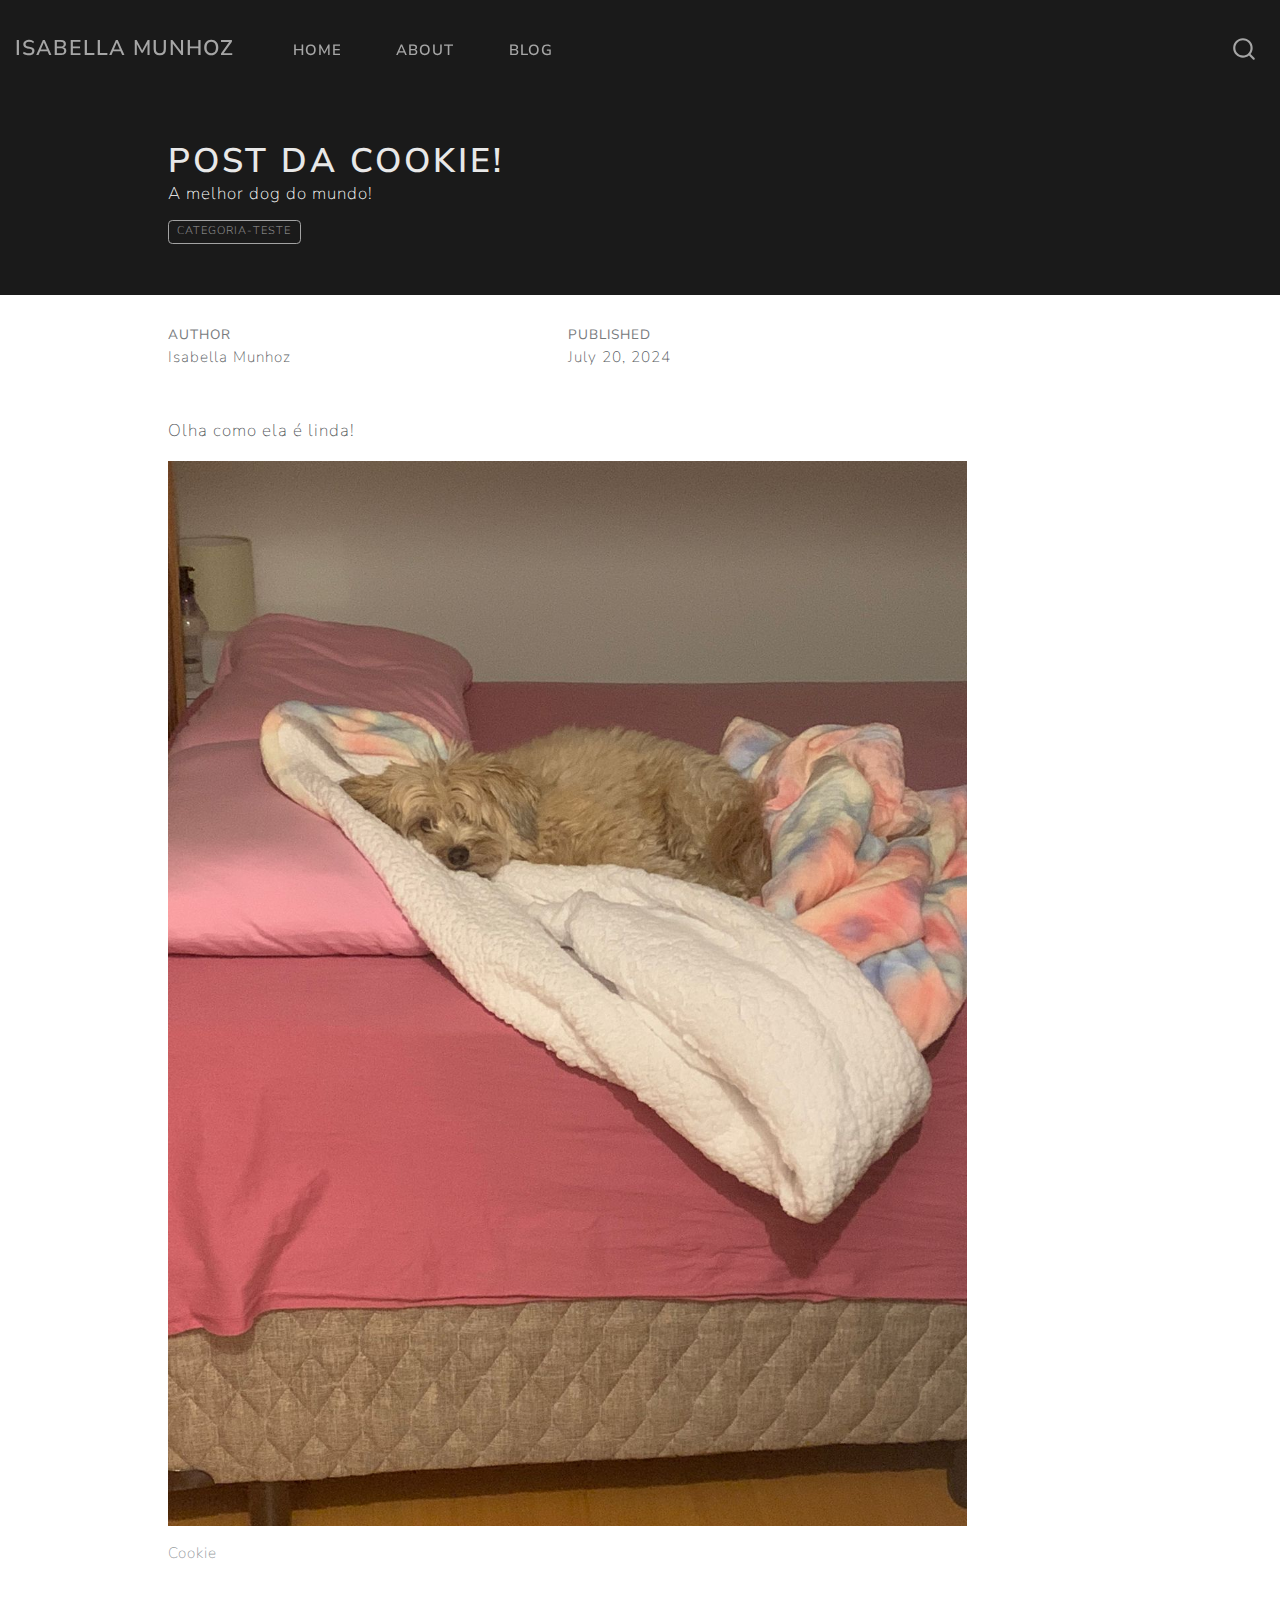
==== docs/posts/2024-07-20-first-post/index.html @ 488a17ab "adding blog" ====
<!DOCTYPE html>
<html xmlns="http://www.w3.org/1999/xhtml" lang="en" xml:lang="en"><head>

<meta charset="utf-8">
<meta name="generator" content="quarto-1.3.450">

<meta name="viewport" content="width=device-width, initial-scale=1.0, user-scalable=yes">

<meta name="author" content="Isabella Munhoz">
<meta name="dcterms.date" content="2024-07-20">
<meta name="description" content="A melhor dog do mundo!">

<title>Isabella Munhoz - Post da cookie!</title>
<style>
code{white-space: pre-wrap;}
span.smallcaps{font-variant: small-caps;}
div.columns{display: flex; gap: min(4vw, 1.5em);}
div.column{flex: auto; overflow-x: auto;}
div.hanging-indent{margin-left: 1.5em; text-indent: -1.5em;}
ul.task-list{list-style: none;}
ul.task-list li input[type="checkbox"] {
  width: 0.8em;
  margin: 0 0.8em 0.2em -1em; /* quarto-specific, see https://github.com/quarto-dev/quarto-cli/issues/4556 */ 
  vertical-align: middle;
}
</style>


<script src="../../site_libs/quarto-nav/quarto-nav.js"></script>
<script src="../../site_libs/quarto-nav/headroom.min.js"></script>
<script src="../../site_libs/clipboard/clipboard.min.js"></script>
<script src="../../site_libs/quarto-search/autocomplete.umd.js"></script>
<script src="../../site_libs/quarto-search/fuse.min.js"></script>
<script src="../../site_libs/quarto-search/quarto-search.js"></script>
<meta name="quarto:offset" content="../../">
<script src="../../site_libs/quarto-html/quarto.js"></script>
<script src="../../site_libs/quarto-html/popper.min.js"></script>
<script src="../../site_libs/quarto-html/tippy.umd.min.js"></script>
<script src="../../site_libs/quarto-html/anchor.min.js"></script>
<link href="../../site_libs/quarto-html/tippy.css" rel="stylesheet">
<link href="../../site_libs/quarto-html/quarto-syntax-highlighting.css" rel="stylesheet" id="quarto-text-highlighting-styles">
<script src="../../site_libs/bootstrap/bootstrap.min.js"></script>
<link href="../../site_libs/bootstrap/bootstrap-icons.css" rel="stylesheet">
<link href="../../site_libs/bootstrap/bootstrap.min.css" rel="stylesheet" id="quarto-bootstrap" data-mode="light">
<script id="quarto-search-options" type="application/json">{
  "location": "navbar",
  "copy-button": false,
  "collapse-after": 3,
  "panel-placement": "end",
  "type": "overlay",
  "limit": 20,
  "language": {
    "search-no-results-text": "No results",
    "search-matching-documents-text": "matching documents",
    "search-copy-link-title": "Copy link to search",
    "search-hide-matches-text": "Hide additional matches",
    "search-more-match-text": "more match in this document",
    "search-more-matches-text": "more matches in this document",
    "search-clear-button-title": "Clear",
    "search-detached-cancel-button-title": "Cancel",
    "search-submit-button-title": "Submit",
    "search-label": "Search"
  }
}</script>
<style>

      .quarto-title-block .quarto-title-banner h1,
      .quarto-title-block .quarto-title-banner h2,
      .quarto-title-block .quarto-title-banner h3,
      .quarto-title-block .quarto-title-banner h4,
      .quarto-title-block .quarto-title-banner h5,
      .quarto-title-block .quarto-title-banner h6
      {
        color: #FFFFFF;
      }

      .quarto-title-block .quarto-title-banner {
        color: #FFFFFF;
      }
</style>


<link rel="stylesheet" href="../../styles.css">
</head>

<body class="nav-fixed">

<div id="quarto-search-results"></div>
  <header id="quarto-header" class="headroom fixed-top">
    <nav class="navbar navbar-expand-lg navbar-dark ">
      <div class="navbar-container container-fluid">
      <div class="navbar-brand-container">
    <a class="navbar-brand" href="../../index.html">
    <span class="navbar-title">Isabella Munhoz</span>
    </a>
  </div>
            <div id="quarto-search" class="" title="Search"></div>
          <button class="navbar-toggler" type="button" data-bs-toggle="collapse" data-bs-target="#navbarCollapse" aria-controls="navbarCollapse" aria-expanded="false" aria-label="Toggle navigation" onclick="if (window.quartoToggleHeadroom) { window.quartoToggleHeadroom(); }">
  <span class="navbar-toggler-icon"></span>
</button>
          <div class="collapse navbar-collapse" id="navbarCollapse">
            <ul class="navbar-nav navbar-nav-scroll me-auto">
  <li class="nav-item">
    <a class="nav-link" href="../../index.html" rel="" target="">
 <span class="menu-text">Home</span></a>
  </li>  
  <li class="nav-item">
    <a class="nav-link" href="../../about.html" rel="" target="">
 <span class="menu-text">About</span></a>
  </li>  
  <li class="nav-item">
    <a class="nav-link" href="../../posts.html" rel="" target="">
 <span class="menu-text">Blog</span></a>
  </li>  
</ul>
            <div class="quarto-navbar-tools ms-auto">
</div>
          </div> <!-- /navcollapse -->
      </div> <!-- /container-fluid -->
    </nav>
</header>
<!-- content -->
<header id="title-block-header" class="quarto-title-block default page-columns page-full">
  <div class="quarto-title-banner page-columns page-full">
    <div class="quarto-title column-body">
      <h1 class="title">Post da cookie!</h1>
                  <div>
        <div class="description">
          A melhor dog do mundo!
        </div>
      </div>
                          <div class="quarto-categories">
                <div class="quarto-category">categoria-teste</div>
              </div>
                  </div>
  </div>
    
  
  <div class="quarto-title-meta">

      <div>
      <div class="quarto-title-meta-heading">Author</div>
      <div class="quarto-title-meta-contents">
               <p>Isabella Munhoz </p>
            </div>
    </div>
      
      <div>
      <div class="quarto-title-meta-heading">Published</div>
      <div class="quarto-title-meta-contents">
        <p class="date">July 20, 2024</p>
      </div>
    </div>
    
      
    </div>
    
  
  </header><div id="quarto-content" class="quarto-container page-columns page-rows-contents page-layout-article page-navbar">
<!-- sidebar -->
<!-- margin-sidebar -->
    <div id="quarto-margin-sidebar" class="sidebar margin-sidebar">
        
    </div>
<!-- main -->
<main class="content quarto-banner-title-block" id="quarto-document-content">




<p>Olha como ela é linda!</p>
<div class="quarto-figure quarto-figure-center">
<figure class="figure">
<p><img src="cookie-image.jpeg" class="img-fluid figure-img"></p>
<figcaption class="figure-caption">Cookie</figcaption>
</figure>
</div>



</main> <!-- /main -->
<script id="quarto-html-after-body" type="application/javascript">
window.document.addEventListener("DOMContentLoaded", function (event) {
  const toggleBodyColorMode = (bsSheetEl) => {
    const mode = bsSheetEl.getAttribute("data-mode");
    const bodyEl = window.document.querySelector("body");
    if (mode === "dark") {
      bodyEl.classList.add("quarto-dark");
      bodyEl.classList.remove("quarto-light");
    } else {
      bodyEl.classList.add("quarto-light");
      bodyEl.classList.remove("quarto-dark");
    }
  }
  const toggleBodyColorPrimary = () => {
    const bsSheetEl = window.document.querySelector("link#quarto-bootstrap");
    if (bsSheetEl) {
      toggleBodyColorMode(bsSheetEl);
    }
  }
  toggleBodyColorPrimary();  
  const icon = "";
  const anchorJS = new window.AnchorJS();
  anchorJS.options = {
    placement: 'right',
    icon: icon
  };
  anchorJS.add('.anchored');
  const isCodeAnnotation = (el) => {
    for (const clz of el.classList) {
      if (clz.startsWith('code-annotation-')) {                     
        return true;
      }
    }
    return false;
  }
  const clipboard = new window.ClipboardJS('.code-copy-button', {
    text: function(trigger) {
      const codeEl = trigger.previousElementSibling.cloneNode(true);
      for (const childEl of codeEl.children) {
        if (isCodeAnnotation(childEl)) {
          childEl.remove();
        }
      }
      return codeEl.innerText;
    }
  });
  clipboard.on('success', function(e) {
    // button target
    const button = e.trigger;
    // don't keep focus
    button.blur();
    // flash "checked"
    button.classList.add('code-copy-button-checked');
    var currentTitle = button.getAttribute("title");
    button.setAttribute("title", "Copied!");
    let tooltip;
    if (window.bootstrap) {
      button.setAttribute("data-bs-toggle", "tooltip");
      button.setAttribute("data-bs-placement", "left");
      button.setAttribute("data-bs-title", "Copied!");
      tooltip = new bootstrap.Tooltip(button, 
        { trigger: "manual", 
          customClass: "code-copy-button-tooltip",
          offset: [0, -8]});
      tooltip.show();    
    }
    setTimeout(function() {
      if (tooltip) {
        tooltip.hide();
        button.removeAttribute("data-bs-title");
        button.removeAttribute("data-bs-toggle");
        button.removeAttribute("data-bs-placement");
      }
      button.setAttribute("title", currentTitle);
      button.classList.remove('code-copy-button-checked');
    }, 1000);
    // clear code selection
    e.clearSelection();
  });
  function tippyHover(el, contentFn) {
    const config = {
      allowHTML: true,
      content: contentFn,
      maxWidth: 500,
      delay: 100,
      arrow: false,
      appendTo: function(el) {
          return el.parentElement;
      },
      interactive: true,
      interactiveBorder: 10,
      theme: 'quarto',
      placement: 'bottom-start'
    };
    window.tippy(el, config); 
  }
  const noterefs = window.document.querySelectorAll('a[role="doc-noteref"]');
  for (var i=0; i<noterefs.length; i++) {
    const ref = noterefs[i];
    tippyHover(ref, function() {
      // use id or data attribute instead here
      let href = ref.getAttribute('data-footnote-href') || ref.getAttribute('href');
      try { href = new URL(href).hash; } catch {}
      const id = href.replace(/^#\/?/, "");
      const note = window.document.getElementById(id);
      return note.innerHTML;
    });
  }
      let selectedAnnoteEl;
      const selectorForAnnotation = ( cell, annotation) => {
        let cellAttr = 'data-code-cell="' + cell + '"';
        let lineAttr = 'data-code-annotation="' +  annotation + '"';
        const selector = 'span[' + cellAttr + '][' + lineAttr + ']';
        return selector;
      }
      const selectCodeLines = (annoteEl) => {
        const doc = window.document;
        const targetCell = annoteEl.getAttribute("data-target-cell");
        const targetAnnotation = annoteEl.getAttribute("data-target-annotation");
        const annoteSpan = window.document.querySelector(selectorForAnnotation(targetCell, targetAnnotation));
        const lines = annoteSpan.getAttribute("data-code-lines").split(",");
        const lineIds = lines.map((line) => {
          return targetCell + "-" + line;
        })
        let top = null;
        let height = null;
        let parent = null;
        if (lineIds.length > 0) {
            //compute the position of the single el (top and bottom and make a div)
            const el = window.document.getElementById(lineIds[0]);
            top = el.offsetTop;
            height = el.offsetHeight;
            parent = el.parentElement.parentElement;
          if (lineIds.length > 1) {
            const lastEl = window.document.getElementById(lineIds[lineIds.length - 1]);
            const bottom = lastEl.offsetTop + lastEl.offsetHeight;
            height = bottom - top;
          }
          if (top !== null && height !== null && parent !== null) {
            // cook up a div (if necessary) and position it 
            let div = window.document.getElementById("code-annotation-line-highlight");
            if (div === null) {
              div = window.document.createElement("div");
              div.setAttribute("id", "code-annotation-line-highlight");
              div.style.position = 'absolute';
              parent.appendChild(div);
            }
            div.style.top = top - 2 + "px";
            div.style.height = height + 4 + "px";
            let gutterDiv = window.document.getElementById("code-annotation-line-highlight-gutter");
            if (gutterDiv === null) {
              gutterDiv = window.document.createElement("div");
              gutterDiv.setAttribute("id", "code-annotation-line-highlight-gutter");
              gutterDiv.style.position = 'absolute';
              const codeCell = window.document.getElementById(targetCell);
              const gutter = codeCell.querySelector('.code-annotation-gutter');
              gutter.appendChild(gutterDiv);
            }
            gutterDiv.style.top = top - 2 + "px";
            gutterDiv.style.height = height + 4 + "px";
          }
          selectedAnnoteEl = annoteEl;
        }
      };
      const unselectCodeLines = () => {
        const elementsIds = ["code-annotation-line-highlight", "code-annotation-line-highlight-gutter"];
        elementsIds.forEach((elId) => {
          const div = window.document.getElementById(elId);
          if (div) {
            div.remove();
          }
        });
        selectedAnnoteEl = undefined;
      };
      // Attach click handler to the DT
      const annoteDls = window.document.querySelectorAll('dt[data-target-cell]');
      for (const annoteDlNode of annoteDls) {
        annoteDlNode.addEventListener('click', (event) => {
          const clickedEl = event.target;
          if (clickedEl !== selectedAnnoteEl) {
            unselectCodeLines();
            const activeEl = window.document.querySelector('dt[data-target-cell].code-annotation-active');
            if (activeEl) {
              activeEl.classList.remove('code-annotation-active');
            }
            selectCodeLines(clickedEl);
            clickedEl.classList.add('code-annotation-active');
          } else {
            // Unselect the line
            unselectCodeLines();
            clickedEl.classList.remove('code-annotation-active');
          }
        });
      }
  const findCites = (el) => {
    const parentEl = el.parentElement;
    if (parentEl) {
      const cites = parentEl.dataset.cites;
      if (cites) {
        return {
          el,
          cites: cites.split(' ')
        };
      } else {
        return findCites(el.parentElement)
      }
    } else {
      return undefined;
    }
  };
  var bibliorefs = window.document.querySelectorAll('a[role="doc-biblioref"]');
  for (var i=0; i<bibliorefs.length; i++) {
    const ref = bibliorefs[i];
    const citeInfo = findCites(ref);
    if (citeInfo) {
      tippyHover(citeInfo.el, function() {
        var popup = window.document.createElement('div');
        citeInfo.cites.forEach(function(cite) {
          var citeDiv = window.document.createElement('div');
          citeDiv.classList.add('hanging-indent');
          citeDiv.classList.add('csl-entry');
          var biblioDiv = window.document.getElementById('ref-' + cite);
          if (biblioDiv) {
            citeDiv.innerHTML = biblioDiv.innerHTML;
          }
          popup.appendChild(citeDiv);
        });
        return popup.innerHTML;
      });
    }
  }
});
</script>
</div> <!-- /content -->



</body></html>
---- docs/site_libs/quarto-html/tippy.css ----
.tippy-box[data-animation=fade][data-state=hidden]{opacity:0}[data-tippy-root]{max-width:calc(100vw - 10px)}.tippy-box{position:relative;background-color:#333;color:#fff;border-radius:4px;font-size:14px;line-height:1.4;white-space:normal;outline:0;transition-property:transform,visibility,opacity}.tippy-box[data-placement^=top]>.tippy-arrow{bottom:0}.tippy-box[data-placement^=top]>.tippy-arrow:before{bottom:-7px;left:0;border-width:8px 8px 0;border-top-color:initial;transform-origin:center top}.tippy-box[data-placement^=bottom]>.tippy-arrow{top:0}.tippy-box[data-placement^=bottom]>.tippy-arrow:before{top:-7px;left:0;border-width:0 8px 8px;border-bottom-color:initial;transform-origin:center bottom}.tippy-box[data-placement^=left]>.tippy-arrow{right:0}.tippy-box[data-placement^=left]>.tippy-arrow:before{border-width:8px 0 8px 8px;border-left-color:initial;right:-7px;transform-origin:center left}.tippy-box[data-placement^=right]>.tippy-arrow{left:0}.tippy-box[data-placement^=right]>.tippy-arrow:before{left:-7px;border-width:8px 8px 8px 0;border-right-color:initial;transform-origin:center right}.tippy-box[data-inertia][data-state=visible]{transition-timing-function:cubic-bezier(.54,1.5,.38,1.11)}.tippy-arrow{width:16px;height:16px;color:#333}.tippy-arrow:before{content:"";position:absolute;border-color:transparent;border-style:solid}.tippy-content{position:relative;padding:5px 9px;z-index:1}
---- docs/site_libs/quarto-html/quarto-syntax-highlighting.css ----
/* quarto syntax highlight colors */
:root {
  --quarto-hl-ot-color: #003B4F;
  --quarto-hl-at-color: #657422;
  --quarto-hl-ss-color: #20794D;
  --quarto-hl-an-color: #5E5E5E;
  --quarto-hl-fu-color: #4758AB;
  --quarto-hl-st-color: #20794D;
  --quarto-hl-cf-color: #003B4F;
  --quarto-hl-op-color: #5E5E5E;
  --quarto-hl-er-color: #AD0000;
  --quarto-hl-bn-color: #AD0000;
  --quarto-hl-al-color: #AD0000;
  --quarto-hl-va-color: #111111;
  --quarto-hl-bu-color: inherit;
  --quarto-hl-ex-color: inherit;
  --quarto-hl-pp-color: #AD0000;
  --quarto-hl-in-color: #5E5E5E;
  --quarto-hl-vs-color: #20794D;
  --quarto-hl-wa-color: #5E5E5E;
  --quarto-hl-do-color: #5E5E5E;
  --quarto-hl-im-color: #00769E;
  --quarto-hl-ch-color: #20794D;
  --quarto-hl-dt-color: #AD0000;
  --quarto-hl-fl-color: #AD0000;
  --quarto-hl-co-color: #5E5E5E;
  --quarto-hl-cv-color: #5E5E5E;
  --quarto-hl-cn-color: #8f5902;
  --quarto-hl-sc-color: #5E5E5E;
  --quarto-hl-dv-color: #AD0000;
  --quarto-hl-kw-color: #003B4F;
}

/* other quarto variables */
:root {
  --quarto-font-monospace: SFMono-Regular, Menlo, Monaco, Consolas, "Liberation Mono", "Courier New", monospace;
}

pre > code.sourceCode > span {
  color: #003B4F;
}

code span {
  color: #003B4F;
}

code.sourceCode > span {
  color: #003B4F;
}

div.sourceCode,
div.sourceCode pre.sourceCode {
  color: #003B4F;
}

code span.ot {
  color: #003B4F;
  font-style: inherit;
}

code span.at {
  color: #657422;
  font-style: inherit;
}

code span.ss {
  color: #20794D;
  font-style: inherit;
}

code span.an {
  color: #5E5E5E;
  font-style: inherit;
}

code span.fu {
  color: #4758AB;
  font-style: inherit;
}

code span.st {
  color: #20794D;
  font-style: inherit;
}

code span.cf {
  color: #003B4F;
  font-style: inherit;
}

code span.op {
  color: #5E5E5E;
  font-style: inherit;
}

code span.er {
  color: #AD0000;
  font-style: inherit;
}

code span.bn {
  color: #AD0000;
  font-style: inherit;
}

code span.al {
  color: #AD0000;
  font-style: inherit;
}

code span.va {
  color: #111111;
  font-style: inherit;
}

code span.bu {
  font-style: inherit;
}

code span.ex {
  font-style: inherit;
}

code span.pp {
  color: #AD0000;
  font-style: inherit;
}

code span.in {
  color: #5E5E5E;
  font-style: inherit;
}

code span.vs {
  color: #20794D;
  font-style: inherit;
}

code span.wa {
  color: #5E5E5E;
  font-style: italic;
}

code span.do {
  color: #5E5E5E;
  font-style: italic;
}

code span.im {
  color: #00769E;
  font-style: inherit;
}

code span.ch {
  color: #20794D;
  font-style: inherit;
}

code span.dt {
  color: #AD0000;
  font-style: inherit;
}

code span.fl {
  color: #AD0000;
  font-style: inherit;
}

code span.co {
  color: #5E5E5E;
  font-style: inherit;
}

code span.cv {
  color: #5E5E5E;
  font-style: italic;
}

code span.cn {
  color: #8f5902;
  font-style: inherit;
}

code span.sc {
  color: #5E5E5E;
  font-style: inherit;
}

code span.dv {
  color: #AD0000;
  font-style: inherit;
}

code span.kw {
  color: #003B4F;
  font-style: inherit;
}

.prevent-inlining {
  content: "</";
}

/*# sourceMappingURL=debc5d5d77c3f9108843748ff7464032.css.map */
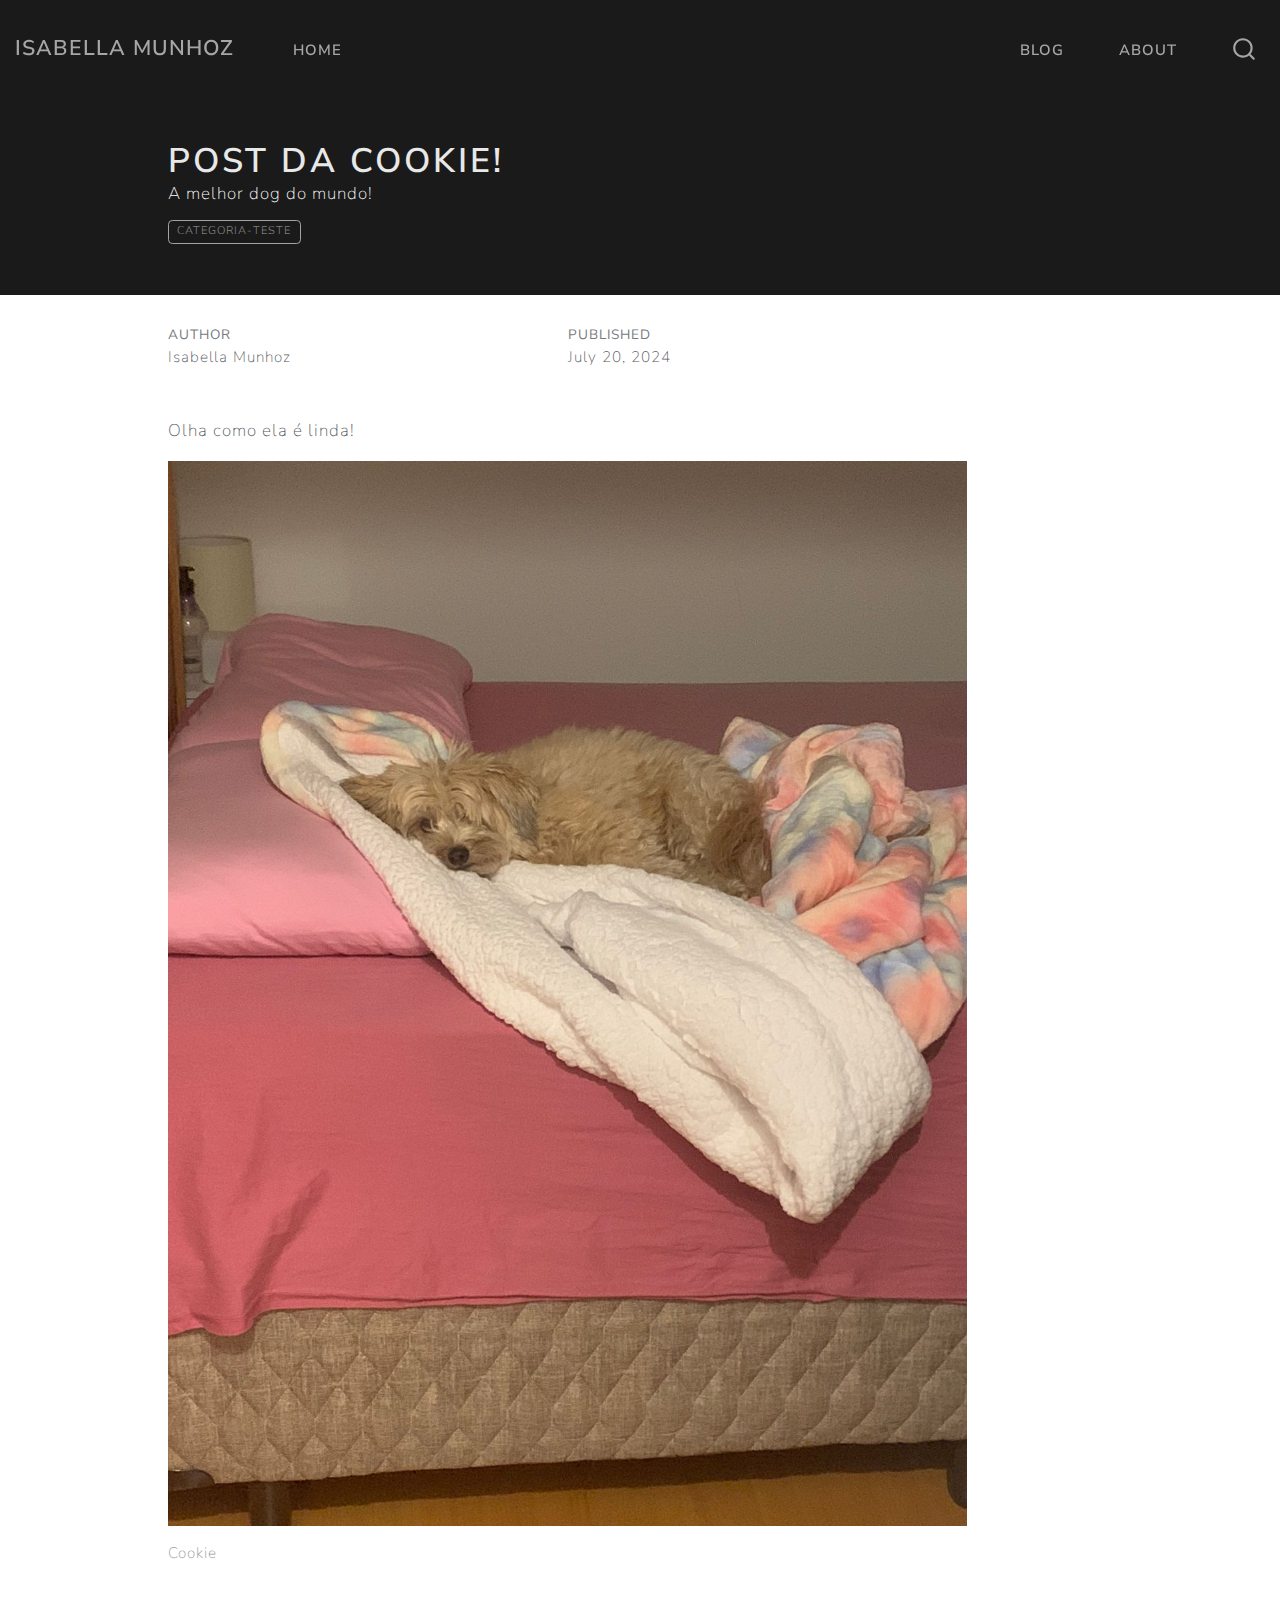
==== commit da52803c: "new changes" ====
--- a/docs/posts/2024-07-20-first-post/index.html
+++ b/docs/posts/2024-07-20-first-post/index.html
@@ -104,16 +104,18 @@
     <a class="nav-link" href="../../index.html" rel="" target="">
  <span class="menu-text">Home</span></a>
   </li>  
+</ul>
+            <ul class="navbar-nav navbar-nav-scroll ms-auto">
+  <li class="nav-item">
+    <a class="nav-link" href="../../posts.html" rel="" target="">
+ <span class="menu-text">Blog</span></a>
+  </li>  
   <li class="nav-item">
     <a class="nav-link" href="../../about.html" rel="" target="">
  <span class="menu-text">About</span></a>
   </li>  
-  <li class="nav-item">
-    <a class="nav-link" href="../../posts.html" rel="" target="">
- <span class="menu-text">Blog</span></a>
-  </li>  
 </ul>
-            <div class="quarto-navbar-tools ms-auto">
+            <div class="quarto-navbar-tools">
 </div>
           </div> <!-- /navcollapse -->
       </div> <!-- /container-fluid -->
